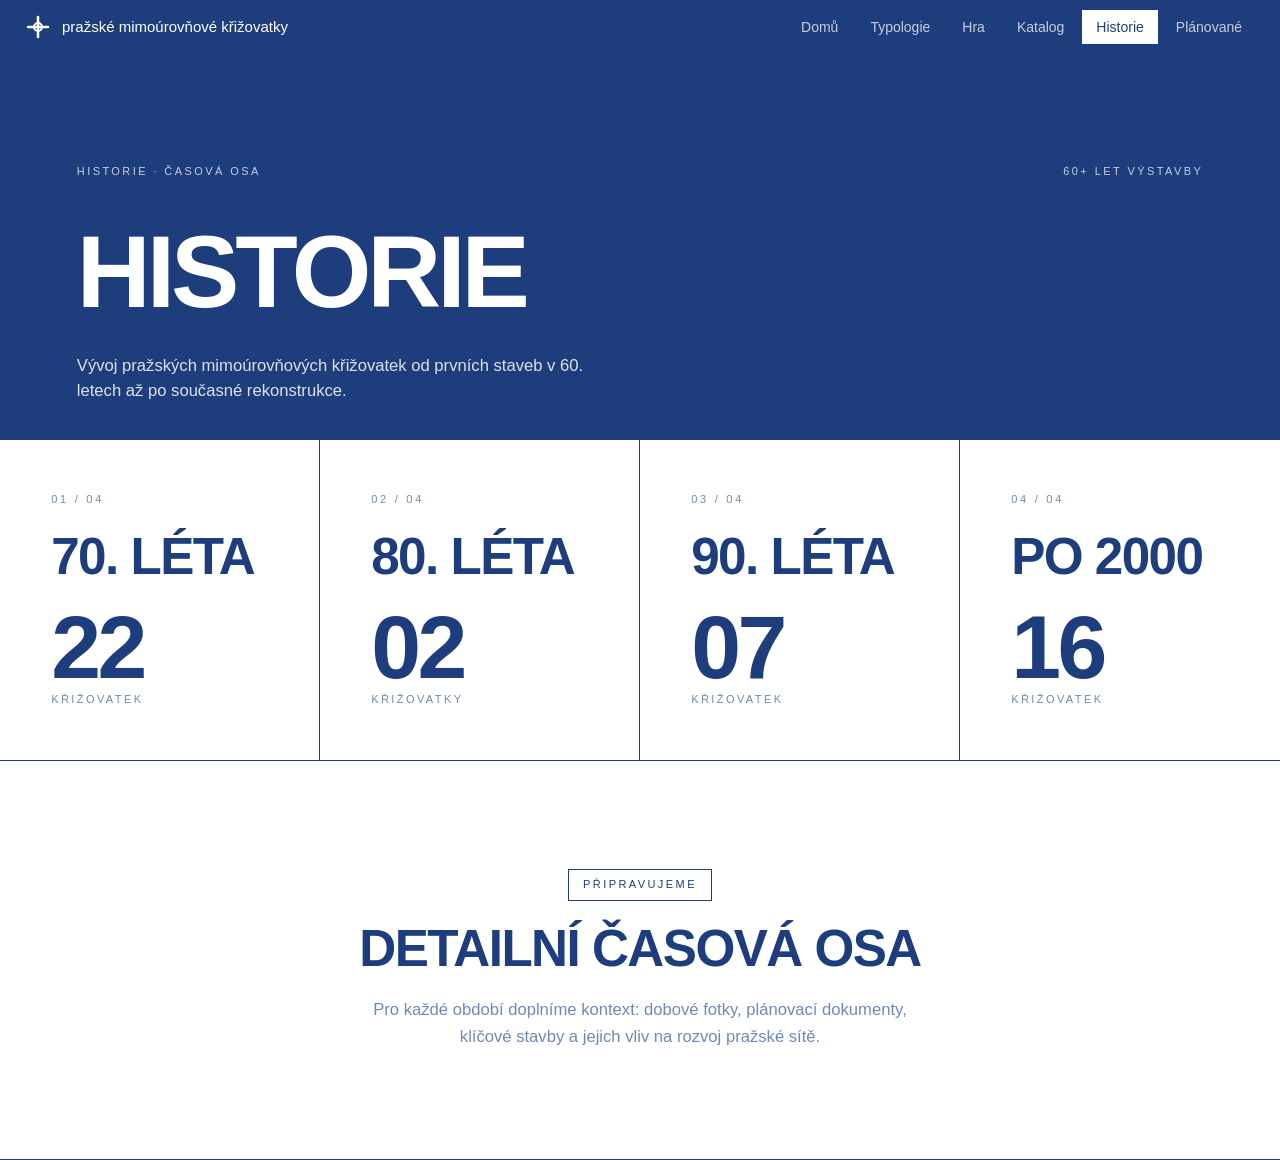
==== web/historie.html @ ed0a4c32 "Prvni verze" ====
<!DOCTYPE html>
<html lang="cs">
<head>
  <meta charset="UTF-8">
  <meta name="viewport" content="width=device-width, initial-scale=1.0">
  <title>Historie · pražské mimoúrovňové křižovatky</title>
  <link rel="stylesheet" href="css/style.css">
  <link rel="icon" type="image/svg+xml" href="favicon.svg">
  <style>
    :root { --blue: #1E3D7C; --blue-light: #6E89B8; --blue-tint: rgba(30,61,124,0.08); }
    body[data-page="historie"] main { padding: 0; max-width: none; }
    body[data-page="historie"] .nav { border-radius: 0; }
    .page-historie * { border-radius: 0 !important; }
    .page-historie { color: var(--blue); }

    .h-hero {
      background: var(--blue); color: white;
      padding: clamp(80px, 12vh, 130px) clamp(24px, 6vw, 80px) clamp(28px, 4vh, 48px);
      display: flex; flex-direction: column; justify-content: space-between;
    }
    .h-hero-top { display: flex; justify-content: space-between; gap: 32px; flex-wrap: wrap; margin-bottom: clamp(24px, 5vh, 56px); }
    .h-hero-meta { font-size: 11px; letter-spacing: 0.22em; text-transform: uppercase; color: rgba(255,255,255,0.75); }
    .h-hero h1 { color: white; font-size: clamp(40px, 8vw, 130px); font-weight: 800; line-height: 0.9; letter-spacing: -0.04em; text-transform: uppercase; margin: 0; }
    .h-hero-bottom { display: flex; justify-content: space-between; align-items: flex-end; gap: 32px; flex-wrap: wrap; margin-top: clamp(20px, 4vh, 40px); }
    .h-hero p { color: rgba(255,255,255,0.85); font-size: clamp(14px, 1.3vw, 17px); max-width: 540px; line-height: 1.5; margin: 0; }

    .timeline-grid {
      display: grid;
      grid-template-columns: repeat(4, 1fr);
      border-bottom: 1px solid var(--blue);
    }
    @media (max-width: 900px) { .timeline-grid { grid-template-columns: repeat(2, 1fr); } }
    @media (max-width: 480px) { .timeline-grid { grid-template-columns: 1fr; } }

    .decade-card {
      padding: clamp(32px, 4vw, 56px);
      border-right: 1px solid var(--blue);
      aspect-ratio: 1;
      display: flex;
      flex-direction: column;
      justify-content: space-between;
      color: var(--blue);
      background: white;
    }
    .decade-card:last-child { border-right: none; }
    @media (max-width: 900px) {
      .decade-card { aspect-ratio: auto; min-height: 40vh; border-right: none; border-bottom: 1px solid var(--blue); }
      .decade-card:nth-child(2n) { border-right: none; }
      .decade-card:nth-child(2n-1) { border-right: 1px solid var(--blue); }
    }
    @media (max-width: 480px) {
      .decade-card { border-right: none !important; }
    }
    .decade-num { font-size: 11px; letter-spacing: 0.25em; text-transform: uppercase; color: var(--blue-light); }
    .decade-label { font-size: clamp(32px, 4vw, 56px); font-weight: 800; letter-spacing: -0.03em; text-transform: uppercase; line-height: 0.95; margin: 0; }
    .decade-count { font-size: clamp(48px, 7vw, 96px); font-weight: 800; line-height: 0.9; color: var(--blue); letter-spacing: -0.04em; }
    .decade-count-label { font-size: 11px; letter-spacing: 0.22em; text-transform: uppercase; color: var(--blue-light); margin-top: 4px; }

    .placeholder-section {
      padding: clamp(80px, 12vh, 160px) clamp(24px, 6vw, 80px);
      text-align: center;
      border-bottom: 1px solid var(--blue);
    }
    .placeholder-section h2 { font-size: clamp(28px, 4vw, 56px); font-weight: 800; letter-spacing: -0.03em; text-transform: uppercase; color: var(--blue); margin: 0 0 24px; line-height: 0.95; }
    .placeholder-section p { font-size: clamp(14px, 1.3vw, 17px); max-width: 540px; margin: 0 auto; line-height: 1.6; color: var(--blue-light); }
    .placeholder-tag {
      display: inline-block;
      padding: 6px 14px;
      border: 1px solid var(--blue);
      color: var(--blue);
      font-size: 11px;
      letter-spacing: 0.22em;
      text-transform: uppercase;
      margin-bottom: 24px;
    }
  </style>
</head>
<body data-page="historie" class="page-historie">

<div id="nav"></div>

<main>
  <section class="h-hero">
    <div class="h-hero-top">
      <div class="h-hero-meta">Historie · časová osa</div>
      <div class="h-hero-meta">60+ let výstavby</div>
    </div>
    <h1>Historie</h1>
    <div class="h-hero-bottom">
      <p>Vývoj pražských mimoúrovňových křižovatek od prvních staveb v 60. letech až po současné rekonstrukce.</p>
    </div>
  </section>

  <div class="timeline-grid">
    <div class="decade-card">
      <div class="decade-num">01 / 04</div>
      <h2 class="decade-label">70. léta</h2>
      <div>
        <div class="decade-count">22</div>
        <div class="decade-count-label">křižovatek</div>
      </div>
    </div>
    <div class="decade-card">
      <div class="decade-num">02 / 04</div>
      <h2 class="decade-label">80. léta</h2>
      <div>
        <div class="decade-count">02</div>
        <div class="decade-count-label">křižovatky</div>
      </div>
    </div>
    <div class="decade-card">
      <div class="decade-num">03 / 04</div>
      <h2 class="decade-label">90. léta</h2>
      <div>
        <div class="decade-count">07</div>
        <div class="decade-count-label">křižovatek</div>
      </div>
    </div>
    <div class="decade-card">
      <div class="decade-num">04 / 04</div>
      <h2 class="decade-label">Po 2000</h2>
      <div>
        <div class="decade-count">16</div>
        <div class="decade-count-label">křižovatek</div>
      </div>
    </div>
  </div>

  <section class="placeholder-section">
    <div class="placeholder-tag">Připravujeme</div>
    <h2>Detailní časová osa</h2>
    <p>Pro každé období doplníme kontext: dobové fotky, plánovací dokumenty, klíčové stavby a jejich vliv na rozvoj pražské sítě.</p>
  </section>
</main>

<script src="js/nav.js"></script>
</body>
</html>
---- web/css/style.css ----
/* ===== Křižovatky mimo úroveň Prahy — global styles ===== */

:root {
  --primary: #1E3D7C;
  --primary-light: #2D5BA8;
  --primary-bg: #F4F7FB;
  --primary-tint: rgba(30, 61, 124, 0.08);

  --text: #1A1A1A;
  --text-muted: #5F6B7A;
  --text-faint: #94A0AE;

  --bg: #FFFFFF;
  --bg-alt: #FAFBFC;
  --border: rgba(30, 61, 124, 0.15);
  --border-strong: rgba(30, 61, 124, 0.30);

  --shadow-sm: 0 1px 2px rgba(30, 61, 124, 0.05);
  --shadow-md: 0 2px 8px rgba(30, 61, 124, 0.08);
  --shadow-lg: 0 4px 24px rgba(30, 61, 124, 0.12);

  --radius-sm: 4px;
  --radius-md: 8px;
  --radius-lg: 12px;

  --font: -apple-system, BlinkMacSystemFont, "Segoe UI", Roboto, "Helvetica Neue", Arial, sans-serif;
}

* { box-sizing: border-box; margin: 0; padding: 0; }

html { scroll-behavior: smooth; }

body {
  font-family: var(--font);
  font-size: 15px;
  line-height: 1.6;
  color: var(--text);
  background: var(--bg);
  -webkit-font-smoothing: antialiased;
}

a { color: var(--primary); text-decoration: none; }
a:hover { text-decoration: underline; }

img { display: block; max-width: 100%; }

button {
  font-family: inherit;
  font-size: inherit;
  cursor: pointer;
  border: none;
  background: none;
}

h1 { font-size: 32px; font-weight: 500; line-height: 1.2; }
h2 { font-size: 22px; font-weight: 500; line-height: 1.3; }
h3 { font-size: 16px; font-weight: 500; }
p  { font-size: 15px; }

/* ===== Navigation ===== */

.nav {
  background: var(--primary);
  border-bottom: 1px solid var(--primary);
  position: sticky;
  top: 0;
  z-index: 100;
  color: white;
}
.nav-inner {
  max-width: 1400px;
  margin: 0 auto;
  padding: 10px 24px;
  display: flex;
  align-items: center;
  justify-content: space-between;
  gap: 24px;
}
.nav-logo {
  display: flex;
  align-items: center;
  gap: 10px;
  color: white;
  font-weight: 500;
  font-size: 15px;
  flex-shrink: 0;
  white-space: nowrap;
}
.nav-logo:hover { text-decoration: none; color: white; }
.nav-logo .logo-mark {
  width: 28px; height: 28px;
  display: flex; align-items: center; justify-content: center;
  color: white;
}
.nav-links {
  display: flex;
  gap: 4px;
  list-style: none;
}
.nav-links a {
  display: inline-block;
  padding: 6px 14px;
  border-radius: var(--radius-md);
  color: rgba(255,255,255,0.75);
  font-size: 14px;
  font-weight: 400;
  transition: all 0.15s;
}
.nav-links a:hover {
  background: rgba(255,255,255,0.12);
  color: white;
  text-decoration: none;
}
.nav-links a.active {
  background: white;
  color: var(--primary);
}

@media (max-width: 800px) {
  .nav-inner { padding: 8px 16px; flex-wrap: wrap; }
  .nav-links { width: 100%; overflow-x: auto; padding-bottom: 4px; }
  .nav-links a { padding: 5px 10px; font-size: 13px; }
}

/* ===== Layout ===== */

main {
  max-width: 1400px;
  margin: 0 auto;
  padding: 32px 24px;
}
main.no-pad { padding: 0; max-width: none; }

.page-header {
  margin-bottom: 32px;
}
.page-header h1 {
  color: var(--primary);
  margin-bottom: 8px;
}
.page-header p {
  color: var(--text-muted);
  font-size: 16px;
  max-width: 700px;
}

/* ===== Buttons ===== */

.btn {
  display: inline-flex;
  align-items: center;
  justify-content: center;
  gap: 8px;
  padding: 12px 24px;
  border-radius: var(--radius-md);
  font-size: 15px;
  font-weight: 500;
  transition: all 0.15s;
  border: 1px solid transparent;
  cursor: pointer;
}
.btn-primary {
  background: var(--primary);
  color: white;
}
.btn-primary:hover {
  background: var(--primary-light);
  text-decoration: none;
  color: white;
}
.btn-secondary {
  background: white;
  color: var(--primary);
  border-color: var(--border-strong);
}
.btn-secondary:hover {
  background: var(--primary-tint);
  text-decoration: none;
}
.btn-lg { padding: 14px 32px; font-size: 16px; }

/* ===== Cards ===== */

.card {
  background: white;
  border: 1px solid var(--border);
  border-radius: var(--radius-md);
  overflow: hidden;
  transition: all 0.15s;
}
.card:hover {
  border-color: var(--border-strong);
  box-shadow: var(--shadow-md);
}
.card-img {
  aspect-ratio: 1;
  background: white;
  display: flex;
  align-items: center;
  justify-content: center;
  border-bottom: 1px solid var(--border);
  overflow: hidden;
}
.card-img img {
  width: 100%; height: 100%;
  object-fit: contain;
  padding: 8%;
}
.card-img.cover img {
  object-fit: cover;
  padding: 0;
}
.card-body { padding: 12px 14px; }
.card-title {
  font-size: 14px;
  font-weight: 500;
  color: var(--text);
  margin-bottom: 4px;
}
.card-subtitle {
  font-size: 12px;
  color: var(--text-muted);
}
.card-meta {
  font-size: 11px;
  color: var(--text-faint);
  text-transform: uppercase;
  letter-spacing: 0.04em;
  margin-top: 6px;
}

/* ===== Grid layouts ===== */

.grid {
  display: grid;
  gap: 16px;
}
.grid-2 { grid-template-columns: repeat(2, 1fr); }
.grid-3 { grid-template-columns: repeat(3, 1fr); }
.grid-4 { grid-template-columns: repeat(4, 1fr); }
.grid-auto { grid-template-columns: repeat(auto-fill, minmax(220px, 1fr)); }

@media (max-width: 800px) {
  .grid-3, .grid-4 { grid-template-columns: repeat(2, 1fr); }
}
@media (max-width: 500px) {
  .grid-4 { grid-template-columns: 1fr; }
}

/* ===== Tags / pills ===== */

.pill {
  display: inline-block;
  padding: 3px 10px;
  border-radius: 999px;
  font-size: 11px;
  font-weight: 500;
  background: var(--primary-tint);
  color: var(--primary);
  white-space: nowrap;
}
.pill.muted {
  background: rgba(0,0,0,0.05);
  color: var(--text-muted);
}

/* ===== Footer ===== */

.footer {
  border-top: 1px solid var(--border);
  margin-top: 64px;
  padding: 32px 24px;
  background: var(--bg-alt);
  color: var(--text-muted);
  font-size: 13px;
}
.footer-inner {
  max-width: 1400px;
  margin: 0 auto;
  display: flex;
  justify-content: space-between;
  align-items: center;
  flex-wrap: wrap;
  gap: 16px;
}

/* ===== Utility ===== */

.center { text-align: center; }
.muted { color: var(--text-muted); }
.faint { color: var(--text-faint); }
.mb-1 { margin-bottom: 8px; }
.mb-2 { margin-bottom: 16px; }
.mb-3 { margin-bottom: 24px; }
.mb-4 { margin-bottom: 32px; }
.mt-2 { margin-top: 16px; }
.mt-3 { margin-top: 24px; }
.flex { display: flex; }
.gap-1 { gap: 8px; }
.gap-2 { gap: 16px; }
.hidden { display: none !important; }
.sr-only {
  position: absolute; width: 1px; height: 1px; padding: 0; margin: -1px;
  overflow: hidden; clip: rect(0,0,0,0); white-space: nowrap; border: 0;
}
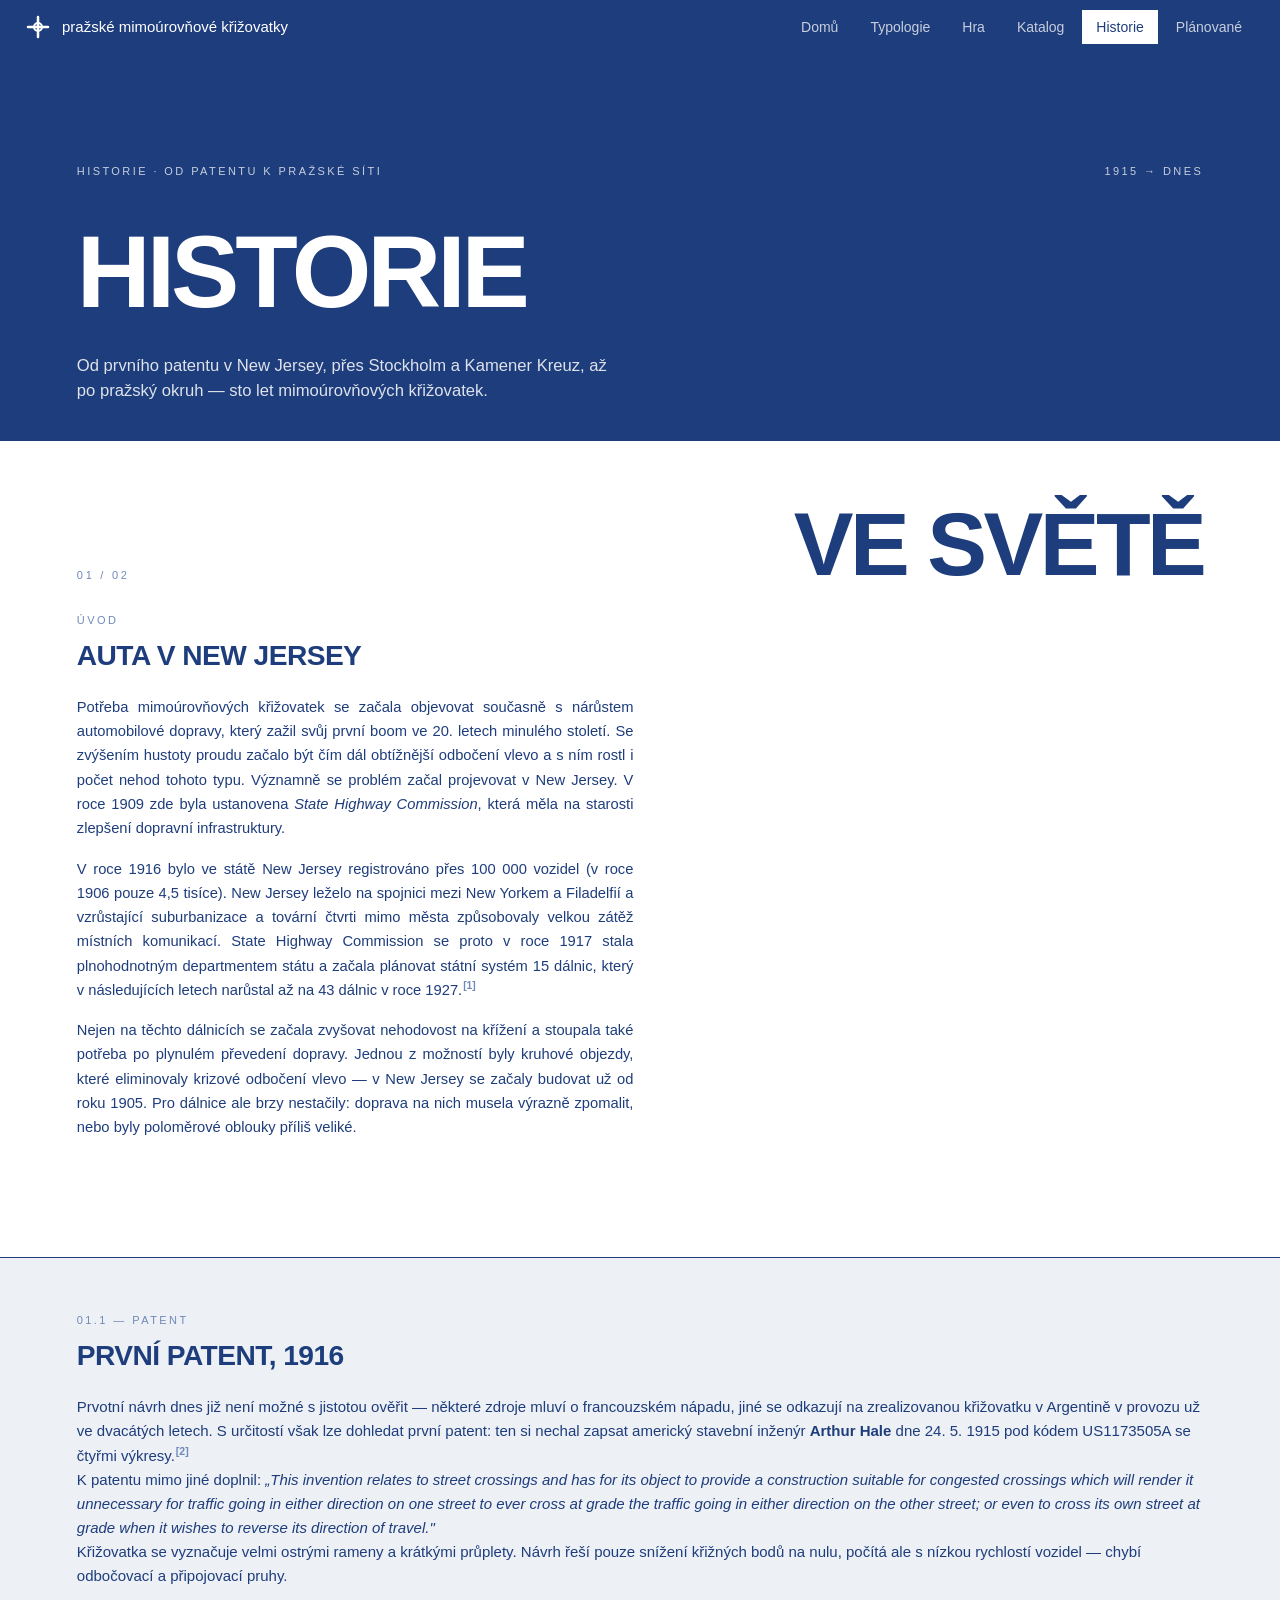
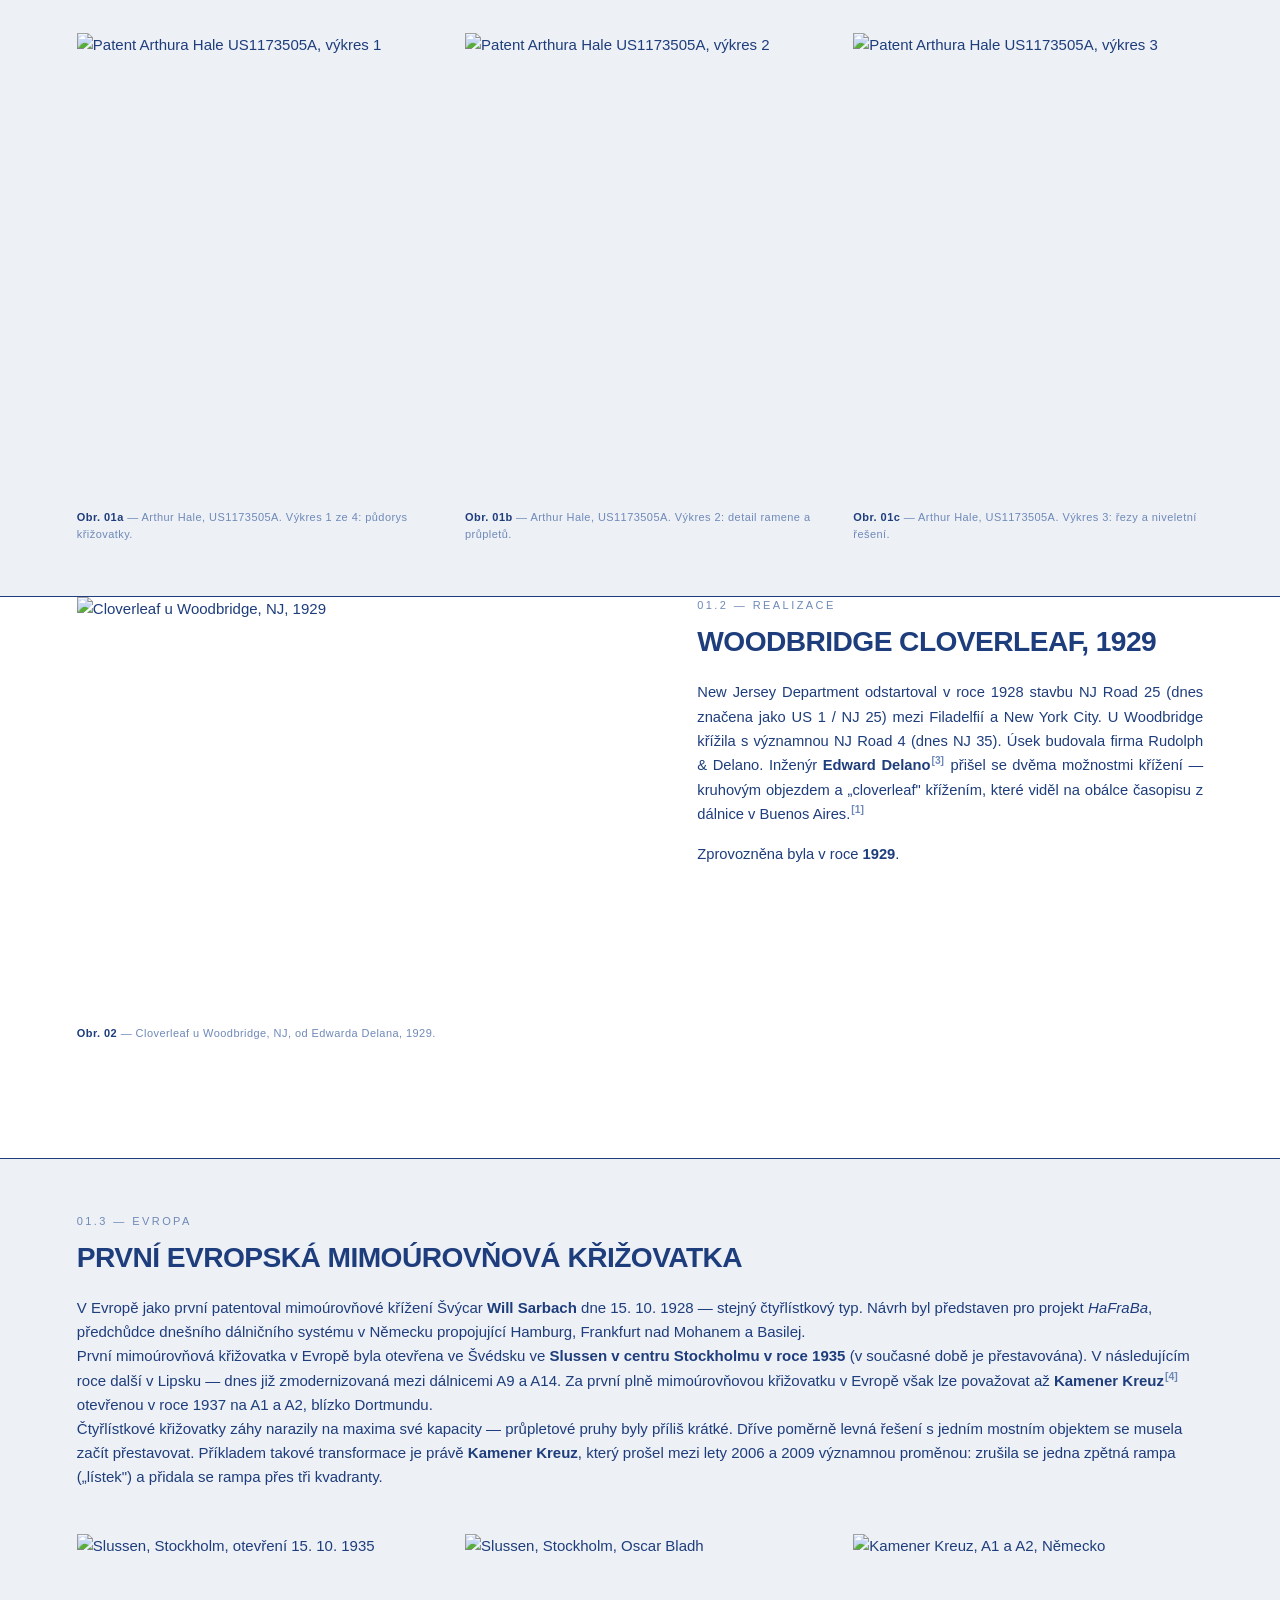
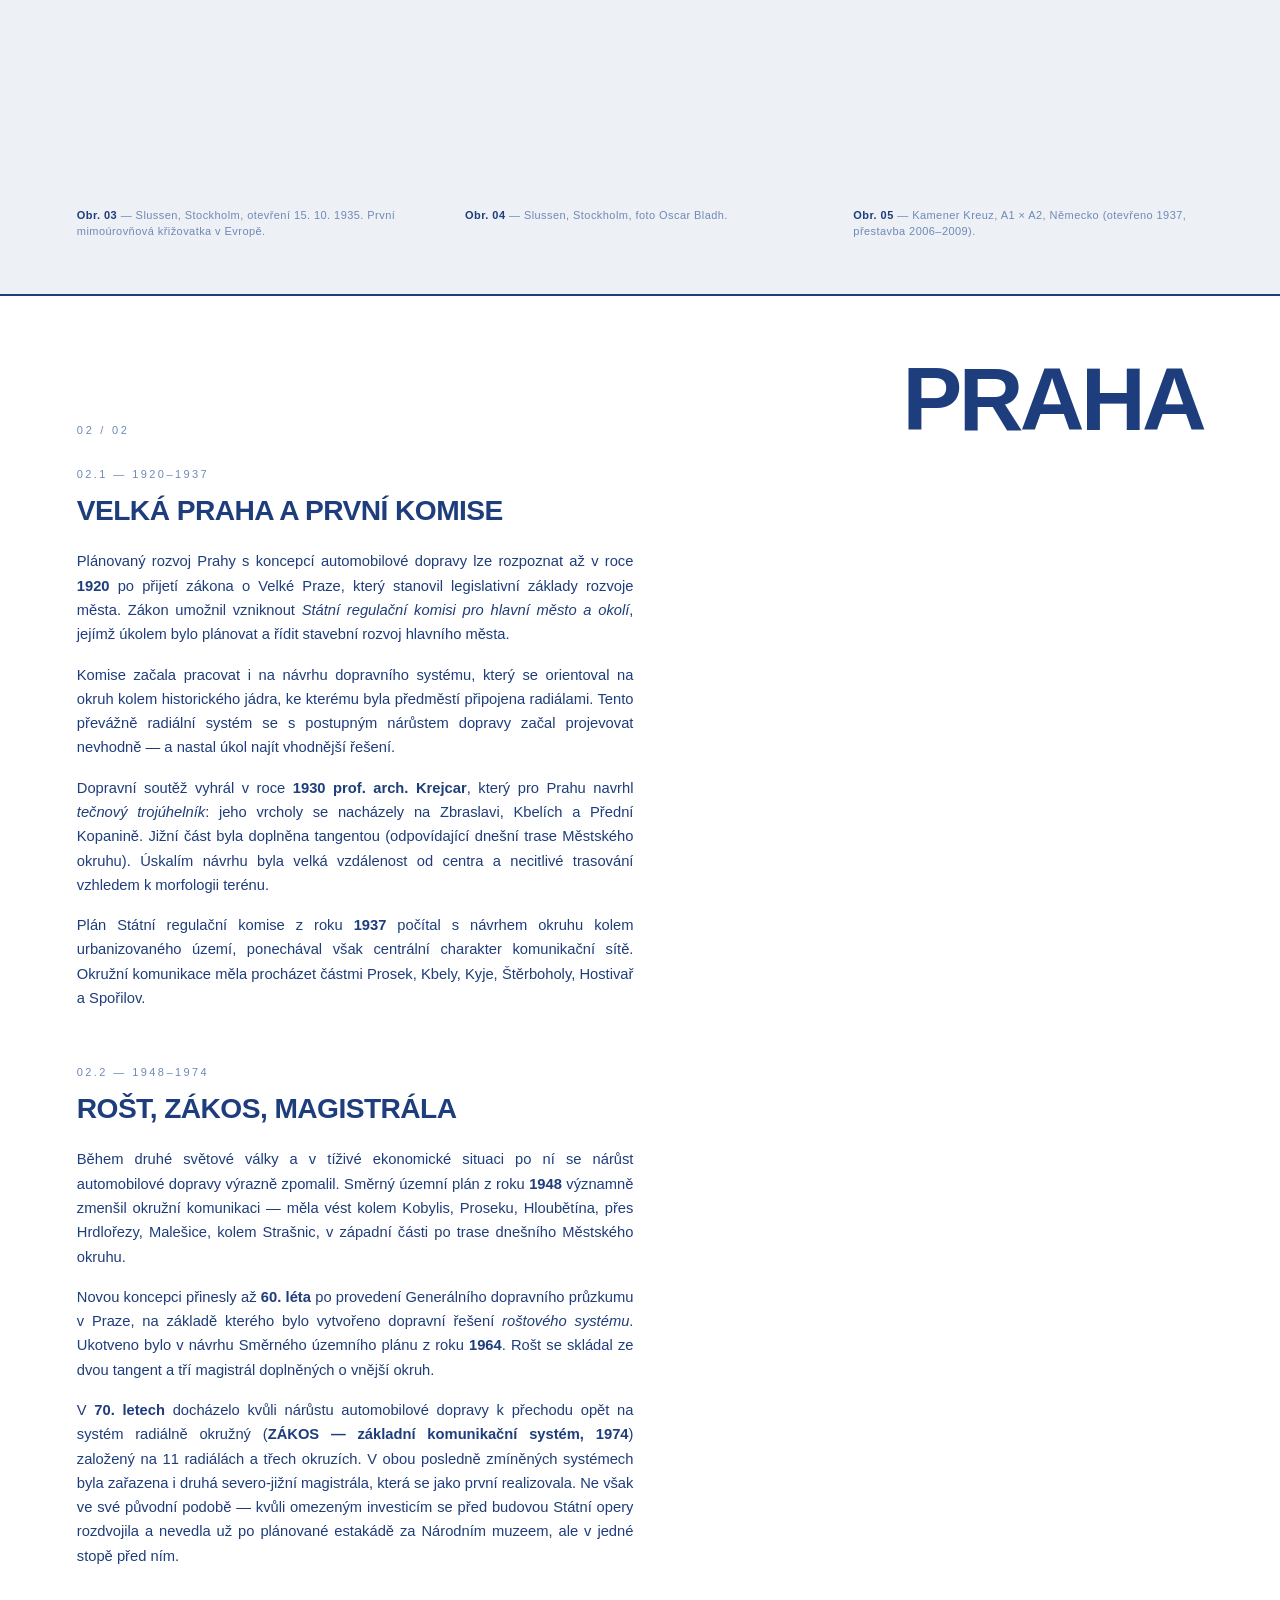
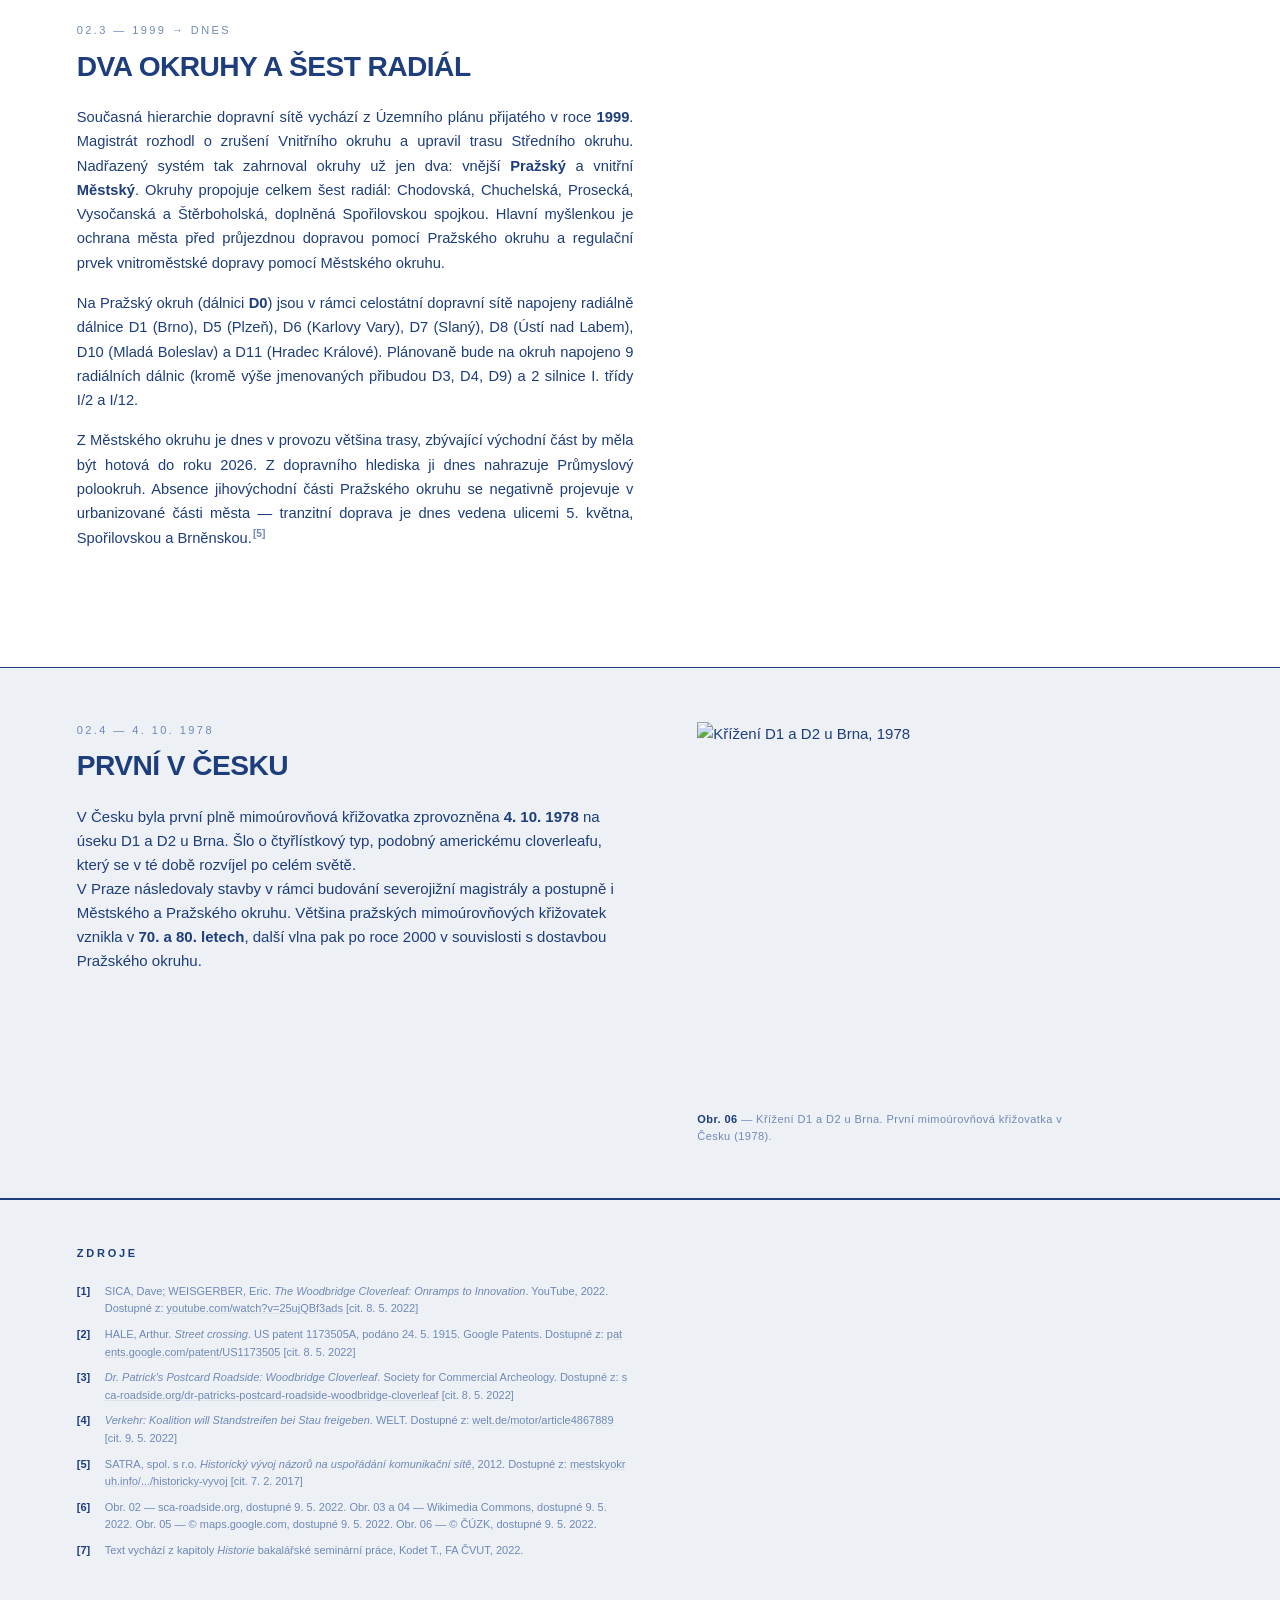
==== commit 81eb64d5: "Update historie.html" ====
--- a/web/historie.html
+++ b/web/historie.html
@@ -13,6 +13,7 @@
     .page-historie * { border-radius: 0 !important; }
     .page-historie { color: var(--blue); }
 
+    /* HERO */
     .h-hero {
       background: var(--blue); color: white;
       padding: clamp(80px, 12vh, 130px) clamp(24px, 6vw, 80px) clamp(28px, 4vh, 48px);
@@ -24,55 +25,154 @@
     .h-hero-bottom { display: flex; justify-content: space-between; align-items: flex-end; gap: 32px; flex-wrap: wrap; margin-top: clamp(20px, 4vh, 40px); }
     .h-hero p { color: rgba(255,255,255,0.85); font-size: clamp(14px, 1.3vw, 17px); max-width: 540px; line-height: 1.5; margin: 0; }
 
-    .timeline-grid {
+    /* CHAPTERS */
+    .chapter-divider {
+      border-top: 1px solid var(--blue);
+      padding: clamp(48px, 7vh, 96px) clamp(24px, 6vw, 80px) clamp(20px, 3vh, 32px);
+      display: flex;
+      justify-content: space-between;
+      align-items: flex-end;
+      gap: 32px;
+      flex-wrap: wrap;
+    }
+    .chapter-num { font-size: 11px; letter-spacing: 0.25em; text-transform: uppercase; color: var(--blue-light); }
+    .chapter-title { font-size: clamp(40px, 7vw, 110px); font-weight: 800; letter-spacing: -0.04em; text-transform: uppercase; line-height: 0.9; margin: 0; color: var(--blue); }
+
+    .article {
+      padding: 0 clamp(24px, 6vw, 80px) clamp(48px, 7vh, 96px);
+      max-width: 1280px;
+    }
+    .article-section { margin-bottom: clamp(40px, 6vh, 72px); }
+    .section-label { font-size: 11px; letter-spacing: 0.22em; text-transform: uppercase; color: var(--blue-light); margin-bottom: 12px; }
+    .section-title { font-size: clamp(22px, 2.2vw, 32px); font-weight: 800; letter-spacing: -0.02em; text-transform: uppercase; line-height: 1.05; margin: 0 0 24px; color: var(--blue); }
+    .article p {
+      font-size: clamp(14px, 1.15vw, 16px);
+      line-height: 1.65;
+      color: var(--blue);
+      max-width: 68ch;
+      margin: 0 0 16px;
+      text-align: justify;
+      hyphens: auto;
+      -webkit-hyphens: auto;
+    }
+    .article p:last-child { margin-bottom: 0; }
+    .ref-sup { font-size: 0.7em; vertical-align: super; color: var(--blue-light); font-weight: 700; padding: 0 1px; }
+
+    /* HIGHLIGHT BLOCK — light blue subsection wrapper */
+    .highlight-block {
+      background: var(--blue-tint);
+      padding: clamp(40px, 6vh, 80px) clamp(24px, 6vw, 80px);
+      margin: 0;
+      border-top: 1px solid var(--blue);
+      border-bottom: 1px solid var(--blue);
+    }
+    .highlight-block + .highlight-block { border-top: none; }
+    .highlight-block .article-section,
+    .highlight-block .article-split {
+      max-width: 1280px;
+      margin-left: auto;
+      margin-right: auto;
+      margin-bottom: 0;
+    }
+    .highlight-block + .article,
+    .article + .highlight-block { margin-top: 0; }
+
+    /* SPLIT — text + image, image right next to text */
+    .article-split {
       display: grid;
-      grid-template-columns: repeat(4, 1fr);
-      border-bottom: 1px solid var(--blue);
-    }
-    @media (max-width: 900px) { .timeline-grid { grid-template-columns: repeat(2, 1fr); } }
-    @media (max-width: 480px) { .timeline-grid { grid-template-columns: 1fr; } }
-
-    .decade-card {
-      padding: clamp(32px, 4vw, 56px);
-      border-right: 1px solid var(--blue);
-      aspect-ratio: 1;
+      grid-template-columns: 1.1fr 1fr;
+      gap: clamp(32px, 5vw, 80px);
+      align-items: start;
+      margin-bottom: clamp(40px, 6vh, 72px);
+    }
+    @media (max-width: 900px) { .article-split { grid-template-columns: 1fr; gap: clamp(20px, 3vh, 32px); } }
+    .article-split.flip > .figure { order: -1; }
+    @media (max-width: 900px) { .article-split.flip > .figure { order: 0; } }
+
+    /* FIGURE — borderless, image hugs text */
+    .figure {
+      margin: 0;
       display: flex;
       flex-direction: column;
-      justify-content: space-between;
+    }
+    .figure-img-wrap {
+      background: transparent;
+      border: none;
+      display: flex;
+      align-items: center;
+      justify-content: center;
+      overflow: hidden;
+      aspect-ratio: 4 / 3;
+    }
+    .figure-img-wrap img { width: 100%; height: 100%; object-fit: contain; display: block; }
+    .figure-img-wrap.cover img { object-fit: cover; }
+    .figure-img-wrap.tall { aspect-ratio: 3 / 4; }
+    .figure-caption {
+      font-size: 11px;
+      letter-spacing: 0.04em;
+      color: var(--blue-light);
+      padding-top: 10px;
+      line-height: 1.5;
+      border-top: none;
+      margin-top: 0;
+      max-width: 60ch;
+    }
+    .figure-caption strong { color: var(--blue); font-weight: 700; }
+
+    /* FIGURE GRID — multiple side by side */
+    .figure-grid {
+      display: grid;
+      grid-template-columns: repeat(3, 1fr);
+      gap: clamp(20px, 3vw, 40px);
+      margin: clamp(32px, 5vh, 56px) 0 0;
+    }
+    @media (max-width: 900px) { .figure-grid { grid-template-columns: 1fr; } }
+    /* Tall variant — for patent drawings (portrait orientation) */
+    .figure-grid-tall .figure-img-wrap { aspect-ratio: 3 / 4; }
+
+    /* SOURCES */
+    .sources {
+      border-top: 1px solid var(--blue);
+      padding: clamp(32px, 5vh, 48px) clamp(24px, 6vw, 80px);
+      background: var(--blue-tint);
+    }
+    .sources h3 {
+      font-size: 11px;
+      letter-spacing: 0.25em;
+      text-transform: uppercase;
       color: var(--blue);
-      background: white;
-    }
-    .decade-card:last-child { border-right: none; }
-    @media (max-width: 900px) {
-      .decade-card { aspect-ratio: auto; min-height: 40vh; border-right: none; border-bottom: 1px solid var(--blue); }
-      .decade-card:nth-child(2n) { border-right: none; }
-      .decade-card:nth-child(2n-1) { border-right: 1px solid var(--blue); }
-    }
-    @media (max-width: 480px) {
-      .decade-card { border-right: none !important; }
-    }
-    .decade-num { font-size: 11px; letter-spacing: 0.25em; text-transform: uppercase; color: var(--blue-light); }
-    .decade-label { font-size: clamp(32px, 4vw, 56px); font-weight: 800; letter-spacing: -0.03em; text-transform: uppercase; line-height: 0.95; margin: 0; }
-    .decade-count { font-size: clamp(48px, 7vw, 96px); font-weight: 800; line-height: 0.9; color: var(--blue); letter-spacing: -0.04em; }
-    .decade-count-label { font-size: 11px; letter-spacing: 0.22em; text-transform: uppercase; color: var(--blue-light); margin-top: 4px; }
-
-    .placeholder-section {
-      padding: clamp(80px, 12vh, 160px) clamp(24px, 6vw, 80px);
-      text-align: center;
-      border-bottom: 1px solid var(--blue);
-    }
-    .placeholder-section h2 { font-size: clamp(28px, 4vw, 56px); font-weight: 800; letter-spacing: -0.03em; text-transform: uppercase; color: var(--blue); margin: 0 0 24px; line-height: 0.95; }
-    .placeholder-section p { font-size: clamp(14px, 1.3vw, 17px); max-width: 540px; margin: 0 auto; line-height: 1.6; color: var(--blue-light); }
-    .placeholder-tag {
-      display: inline-block;
-      padding: 6px 14px;
-      border: 1px solid var(--blue);
+      margin: 0 0 16px;
+      font-weight: 600;
+    }
+    .sources ol {
+      list-style: none;
+      padding: 0;
+      margin: 0;
+      counter-reset: src;
+    }
+    .sources li {
+      font-size: 11px;
+      line-height: 1.6;
+      color: var(--blue-light);
+      padding: 4px 0 4px 28px;
+      position: relative;
+      counter-increment: src;
+      max-width: 90ch;
+    }
+    .sources li::before {
+      content: "[" counter(src) "]";
+      position: absolute;
+      left: 0;
       color: var(--blue);
-      font-size: 11px;
-      letter-spacing: 0.22em;
-      text-transform: uppercase;
-      margin-bottom: 24px;
-    }
+      font-weight: 700;
+    }
+    .sources a {
+      color: var(--blue-light);
+      text-decoration: underline;
+      text-decoration-color: var(--blue-tint);
+      word-break: break-all;
+    }
+    .sources a:hover { color: var(--blue); text-decoration-color: var(--blue); }
   </style>
 </head>
 <body data-page="historie" class="page-historie">
@@ -82,54 +182,178 @@
 <main>
   <section class="h-hero">
     <div class="h-hero-top">
-      <div class="h-hero-meta">Historie · časová osa</div>
-      <div class="h-hero-meta">60+ let výstavby</div>
+      <div class="h-hero-meta">Historie · od patentu k pražské síti</div>
+      <div class="h-hero-meta">1915 → dnes</div>
     </div>
     <h1>Historie</h1>
     <div class="h-hero-bottom">
-      <p>Vývoj pražských mimoúrovňových křižovatek od prvních staveb v 60. letech až po současné rekonstrukce.</p>
+      <p>Od prvního patentu v New Jersey, přes Stockholm a Kamener Kreuz, až po pražský okruh — sto let mimoúrovňových křižovatek.</p>
     </div>
   </section>
 
-  <div class="timeline-grid">
-    <div class="decade-card">
-      <div class="decade-num">01 / 04</div>
-      <h2 class="decade-label">70. léta</h2>
+  <!-- =================== ČÁST 01 — VE SVĚTĚ =================== -->
+  <div class="chapter-divider">
+    <div class="chapter-num">01 / 02</div>
+    <h2 class="chapter-title">Ve světě</h2>
+  </div>
+
+  <!-- Intro -->
+  <div class="article">
+    <div class="article-section">
+      <div class="section-label">Úvod</div>
+      <h3 class="section-title">Auta v New Jersey</h3>
+      <p>Potřeba mimoúrovňových křižovatek se začala objevovat současně s nárůstem automobilové dopravy, který zažil svůj první boom ve 20. letech minulého století. Se zvýšením hustoty proudu začalo být čím dál obtížnější odbočení vlevo a s ním rostl i počet nehod tohoto typu. Významně se problém začal projevovat v New Jersey. V roce 1909 zde byla ustanovena <em>State Highway Commission</em>, která měla na starosti zlepšení dopravní infrastruktury.</p>
+      <p>V roce 1916 bylo ve státě New Jersey registrováno přes 100 000 vozidel (v roce 1906 pouze 4,5 tisíce). New Jersey leželo na spojnici mezi New Yorkem a Filadelfií a vzrůstající suburbanizace a tovární čtvrti mimo města způsobovaly velkou zátěž místních komunikací. State Highway Commission se proto v roce 1917 stala plnohodnotným departmentem státu a začala plánovat státní systém 15 dálnic, který v následujících letech narůstal až na 43 dálnic v roce 1927.<span class="ref-sup">[1]</span></p>
+      <p>Nejen na těchto dálnicích se začala zvyšovat nehodovost na křížení a stoupala také potřeba po plynulém převedení dopravy. Jednou z možností byly kruhové objezdy, které eliminovaly krizové odbočení vlevo — v New Jersey se začaly budovat už od roku 1905. Pro dálnice ale brzy nestačily: doprava na nich musela výrazně zpomalit, nebo byly poloměrové oblouky příliš veliké.</p>
+    </div>
+  </div>
+
+  <!-- BLUE BLOCK: 01.1 Patent + 3 sheets -->
+  <div class="highlight-block">
+    <div class="article-section">
+      <div class="section-label">01.1 — Patent</div>
+      <h3 class="section-title">První patent, 1916</h3>
+      <p>Prvotní návrh dnes již není možné s jistotou ověřit — některé zdroje mluví o francouzském nápadu, jiné se odkazují na zrealizovanou křižovatku v Argentině v provozu už ve dvacátých letech. S určitostí však lze dohledat první patent: ten si nechal zapsat americký stavební inženýr <strong>Arthur Hale</strong> dne 24. 5. 1915 pod kódem US1173505A se čtyřmi výkresy.<span class="ref-sup">[2]</span></p>
+      <p>K patentu mimo jiné doplnil: <em>„This invention relates to street crossings and has for its object to provide a construction suitable for congested crossings which will render it unnecessary for traffic going in either direction on one street to ever cross at grade the traffic going in either direction on the other street; or even to cross its own street at grade when it wishes to reverse its direction of travel."</em></p>
+      <p>Křižovatka se vyznačuje velmi ostrými rameny a krátkými průplety. Návrh řeší pouze snížení křižných bodů na nulu, počítá ale s nízkou rychlostí vozidel — chybí odbočovací a připojovací pruhy.</p>
+    </div>
+
+    <div class="figure-grid figure-grid-tall">
+      <figure class="figure">
+        <div class="figure-img-wrap tall">
+          <img src="img/historie/01-hale-patent-1916_1.jpg" alt="Patent Arthura Hale US1173505A, výkres 1">
+        </div>
+        <figcaption class="figure-caption"><strong>Obr. 01a</strong> — Arthur Hale, US1173505A. Výkres 1 ze 4: půdorys křižovatky.</figcaption>
+      </figure>
+      <figure class="figure">
+        <div class="figure-img-wrap tall">
+          <img src="img/historie/01-hale-patent-1916_2.jpg" alt="Patent Arthura Hale US1173505A, výkres 2">
+        </div>
+        <figcaption class="figure-caption"><strong>Obr. 01b</strong> — Arthur Hale, US1173505A. Výkres 2: detail ramene a průpletů.</figcaption>
+      </figure>
+      <figure class="figure">
+        <div class="figure-img-wrap tall">
+          <img src="img/historie/01-hale-patent-1916_3.jpg" alt="Patent Arthura Hale US1173505A, výkres 3">
+        </div>
+        <figcaption class="figure-caption"><strong>Obr. 01c</strong> — Arthur Hale, US1173505A. Výkres 3: řezy a niveletní řešení.</figcaption>
+      </figure>
+    </div>
+  </div>
+
+  <!-- WHITE: 01.2 Cloverleaf -->
+  <div class="article">
+    <div class="article-split flip">
       <div>
-        <div class="decade-count">22</div>
-        <div class="decade-count-label">křižovatek</div>
+        <div class="section-label">01.2 — Realizace</div>
+        <h3 class="section-title">Woodbridge Cloverleaf, 1929</h3>
+        <p>New Jersey Department odstartoval v roce 1928 stavbu NJ Road 25 (dnes značena jako US 1 / NJ 25) mezi Filadelfií a New York City. U Woodbridge křížila s významnou NJ Road 4 (dnes NJ 35). Úsek budovala firma Rudolph &amp; Delano. Inženýr <strong>Edward Delano</strong><span class="ref-sup">[3]</span> přišel se dvěma možnostmi křížení — kruhovým objezdem a „cloverleaf" křížením, které viděl na obálce časopisu z dálnice v Buenos Aires.<span class="ref-sup">[1]</span></p>
+        <p>Zprovozněna byla v roce <strong>1929</strong>.</p>
       </div>
-    </div>
-    <div class="decade-card">
-      <div class="decade-num">02 / 04</div>
-      <h2 class="decade-label">80. léta</h2>
+      <figure class="figure">
+        <div class="figure-img-wrap cover">
+          <img src="img/historie/02-cloverleaf-woodbridge-1929.jpg" alt="Cloverleaf u Woodbridge, NJ, 1929">
+        </div>
+        <figcaption class="figure-caption"><strong>Obr. 02</strong> — Cloverleaf u Woodbridge, NJ, od Edwarda Delana, 1929.</figcaption>
+      </figure>
+    </div>
+  </div>
+
+  <!-- BLUE BLOCK: 01.3 Evropa + 3 fotky -->
+  <div class="highlight-block">
+    <div class="article-section">
+      <div class="section-label">01.3 — Evropa</div>
+      <h3 class="section-title">První evropská mimoúrovňová křižovatka</h3>
+      <p>V Evropě jako první patentoval mimoúrovňové křížení Švýcar <strong>Will Sarbach</strong> dne 15. 10. 1928 — stejný čtyřlístkový typ. Návrh byl představen pro projekt <em>HaFraBa</em>, předchůdce dnešního dálničního systému v Německu propojující Hamburg, Frankfurt nad Mohanem a Basilej.</p>
+      <p>První mimoúrovňová křižovatka v Evropě byla otevřena ve Švédsku ve <strong>Slussen v centru Stockholmu v roce 1935</strong> (v současné době je přestavována). V následujícím roce další v Lipsku — dnes již zmodernizovaná mezi dálnicemi A9 a A14. Za první plně mimoúrovňovou křižovatku v Evropě však lze považovat až <strong>Kamener Kreuz</strong><span class="ref-sup">[4]</span> otevřenou v roce 1937 na A1 a A2, blízko Dortmundu.</p>
+      <p>Čtyřlístkové křižovatky záhy narazily na maxima své kapacity — průpletové pruhy byly příliš krátké. Dříve poměrně levná řešení s jedním mostním objektem se musela začít přestavovat. Příkladem takové transformace je právě <strong>Kamener Kreuz</strong>, který prošel mezi lety 2006 a 2009 významnou proměnou: zrušila se jedna zpětná rampa („lístek") a přidala se rampa přes tři kvadranty.</p>
+    </div>
+
+    <div class="figure-grid">
+      <figure class="figure">
+        <div class="figure-img-wrap cover">
+          <img src="img/historie/03-slussen-stockholm-1935.jpg" alt="Slussen, Stockholm, otevření 15. 10. 1935">
+        </div>
+        <figcaption class="figure-caption"><strong>Obr. 03</strong> — Slussen, Stockholm, otevření 15. 10. 1935. První mimoúrovňová křižovatka v Evropě.</figcaption>
+      </figure>
+      <figure class="figure">
+        <div class="figure-img-wrap cover">
+          <img src="img/historie/04-stockholm-bladh.jpg" alt="Slussen, Stockholm, Oscar Bladh">
+        </div>
+        <figcaption class="figure-caption"><strong>Obr. 04</strong> — Slussen, Stockholm, foto Oscar Bladh.</figcaption>
+      </figure>
+      <figure class="figure">
+        <div class="figure-img-wrap cover">
+          <img src="img/historie/05-kamener-kreuz.jpg" alt="Kamener Kreuz, A1 a A2, Německo">
+        </div>
+        <figcaption class="figure-caption"><strong>Obr. 05</strong> — Kamener Kreuz, A1 × A2, Německo (otevřeno 1937, přestavba 2006–2009).</figcaption>
+      </figure>
+    </div>
+  </div>
+
+  <!-- =================== ČÁST 02 — PRAHA =================== -->
+  <div class="chapter-divider">
+    <div class="chapter-num">02 / 02</div>
+    <h2 class="chapter-title">Praha</h2>
+  </div>
+
+  <!-- WHITE: 02.1, 02.2, 02.3 -->
+  <div class="article">
+    <div class="article-section">
+      <div class="section-label">02.1 — 1920–1937</div>
+      <h3 class="section-title">Velká Praha a první komise</h3>
+      <p>Plánovaný rozvoj Prahy s koncepcí automobilové dopravy lze rozpoznat až v roce <strong>1920</strong> po přijetí zákona o Velké Praze, který stanovil legislativní základy rozvoje města. Zákon umožnil vzniknout <em>Státní regulační komisi pro hlavní město a okolí</em>, jejímž úkolem bylo plánovat a řídit stavební rozvoj hlavního města.</p>
+      <p>Komise začala pracovat i na návrhu dopravního systému, který se orientoval na okruh kolem historického jádra, ke kterému byla předměstí připojena radiálami. Tento převážně radiální systém se s postupným nárůstem dopravy začal projevovat nevhodně — a nastal úkol najít vhodnější řešení.</p>
+      <p>Dopravní soutěž vyhrál v roce <strong>1930 prof. arch. Krejcar</strong>, který pro Prahu navrhl <em>tečnový trojúhelník</em>: jeho vrcholy se nacházely na Zbraslavi, Kbelích a Přední Kopanině. Jižní část byla doplněna tangentou (odpovídající dnešní trase Městského okruhu). Úskalím návrhu byla velká vzdálenost od centra a necitlivé trasování vzhledem k morfologii terénu.</p>
+      <p>Plán Státní regulační komise z roku <strong>1937</strong> počítal s návrhem okruhu kolem urbanizovaného území, ponechával však centrální charakter komunikační sítě. Okružní komunikace měla procházet částmi Prosek, Kbely, Kyje, Štěrboholy, Hostivař a Spořilov.</p>
+    </div>
+
+    <div class="article-section">
+      <div class="section-label">02.2 — 1948–1974</div>
+      <h3 class="section-title">Rošt, ZÁKOS, magistrála</h3>
+      <p>Během druhé světové války a v tíživé ekonomické situaci po ní se nárůst automobilové dopravy výrazně zpomalil. Směrný územní plán z roku <strong>1948</strong> významně zmenšil okružní komunikaci — měla vést kolem Kobylis, Proseku, Hloubětína, přes Hrdlořezy, Malešice, kolem Strašnic, v západní části po trase dnešního Městského okruhu.</p>
+      <p>Novou koncepci přinesly až <strong>60. léta</strong> po provedení Generálního dopravního průzkumu v Praze, na základě kterého bylo vytvořeno dopravní řešení <em>roštového systému</em>. Ukotveno bylo v návrhu Směrného územního plánu z roku <strong>1964</strong>. Rošt se skládal ze dvou tangent a tří magistrál doplněných o vnější okruh.</p>
+      <p>V <strong>70. letech</strong> docházelo kvůli nárůstu automobilové dopravy k přechodu opět na systém radiálně okružný (<strong>ZÁKOS — základní komunikační systém, 1974</strong>) založený na 11 radiálách a třech okruzích. V obou posledně zmíněných systémech byla zařazena i druhá severo-jižní magistrála, která se jako první realizovala. Ne však ve své původní podobě — kvůli omezeným investicím se před budovou Státní opery rozdvojila a nevedla už po plánované estakádě za Národním muzeem, ale v jedné stopě před ním.</p>
+    </div>
+
+    <div class="article-section">
+      <div class="section-label">02.3 — 1999 → dnes</div>
+      <h3 class="section-title">Dva okruhy a šest radiál</h3>
+      <p>Současná hierarchie dopravní sítě vychází z Územního plánu přijatého v roce <strong>1999</strong>. Magistrát rozhodl o zrušení Vnitřního okruhu a upravil trasu Středního okruhu. Nadřazený systém tak zahrnoval okruhy už jen dva: vnější <strong>Pražský</strong> a vnitřní <strong>Městský</strong>. Okruhy propojuje celkem šest radiál: Chodovská, Chuchelská, Prosecká, Vysočanská a Štěrboholská, doplněná Spořilovskou spojkou. Hlavní myšlenkou je ochrana města před průjezdnou dopravou pomocí Pražského okruhu a regulační prvek vnitroměstské dopravy pomocí Městského okruhu.</p>
+      <p>Na Pražský okruh (dálnici <strong>D0</strong>) jsou v rámci celostátní dopravní sítě napojeny radiálně dálnice D1 (Brno), D5 (Plzeň), D6 (Karlovy Vary), D7 (Slaný), D8 (Ústí nad Labem), D10 (Mladá Boleslav) a D11 (Hradec Králové). Plánovaně bude na okruh napojeno 9 radiálních dálnic (kromě výše jmenovaných přibudou D3, D4, D9) a 2 silnice I. třídy I/2 a I/12.</p>
+      <p>Z Městského okruhu je dnes v provozu většina trasy, zbývající východní část by měla být hotová do roku 2026. Z dopravního hlediska ji dnes nahrazuje Průmyslový polookruh. Absence jihovýchodní části Pražského okruhu se negativně projevuje v urbanizované části města — tranzitní doprava je dnes vedena ulicemi 5. května, Spořilovskou a Brněnskou.<span class="ref-sup">[5]</span></p>
+    </div>
+  </div>
+
+  <!-- BLUE BLOCK: 02.4 První v ČR -->
+  <div class="highlight-block">
+    <div class="article-split">
       <div>
-        <div class="decade-count">02</div>
-        <div class="decade-count-label">křižovatky</div>
+        <div class="section-label">02.4 — 4. 10. 1978</div>
+        <h3 class="section-title">První v Česku</h3>
+        <p>V Česku byla první plně mimoúrovňová křižovatka zprovozněna <strong>4. 10. 1978</strong> na úseku D1 a D2 u Brna. Šlo o čtyřlístkový typ, podobný americkému cloverleafu, který se v té době rozvíjel po celém světě.</p>
+        <p>V Praze následovaly stavby v rámci budování severojižní magistrály a postupně i Městského a Pražského okruhu. Většina pražských mimoúrovňových křižovatek vznikla v <strong>70. a 80. letech</strong>, další vlna pak po roce 2000 v souvislosti s dostavbou Pražského okruhu.</p>
       </div>
-    </div>
-    <div class="decade-card">
-      <div class="decade-num">03 / 04</div>
-      <h2 class="decade-label">90. léta</h2>
-      <div>
-        <div class="decade-count">07</div>
-        <div class="decade-count-label">křižovatek</div>
-      </div>
-    </div>
-    <div class="decade-card">
-      <div class="decade-num">04 / 04</div>
-      <h2 class="decade-label">Po 2000</h2>
-      <div>
-        <div class="decade-count">16</div>
-        <div class="decade-count-label">křižovatek</div>
-      </div>
-    </div>
-  </div>
-
-  <section class="placeholder-section">
-    <div class="placeholder-tag">Připravujeme</div>
-    <h2>Detailní časová osa</h2>
-    <p>Pro každé období doplníme kontext: dobové fotky, plánovací dokumenty, klíčové stavby a jejich vliv na rozvoj pražské sítě.</p>
+      <figure class="figure">
+        <div class="figure-img-wrap cover">
+          <img src="img/historie/06-d1-d2-brno-1978.jpg" alt="Křížení D1 a D2 u Brna, 1978">
+        </div>
+        <figcaption class="figure-caption"><strong>Obr. 06</strong> — Křížení D1 a D2 u Brna. První mimoúrovňová křižovatka v Česku (1978).</figcaption>
+      </figure>
+    </div>
+  </div>
+
+  <!-- =================== ZDROJE =================== -->
+  <section class="sources">
+    <h3>Zdroje</h3>
+    <ol>
+      <li>SICA, Dave; WEISGERBER, Eric. <em>The Woodbridge Cloverleaf: Onramps to Innovation</em>. YouTube, 2022. Dostupné z: <a href="https://www.youtube.com/watch?v=25ujQBf3ads" target="_blank" rel="noopener">youtube.com/watch?v=25ujQBf3ads</a> [cit. 8. 5. 2022]</li>
+      <li>HALE, Arthur. <em>Street crossing</em>. US patent 1173505A, podáno 24. 5. 1915. Google Patents. Dostupné z: <a href="https://patents.google.com/patent/US1173505" target="_blank" rel="noopener">patents.google.com/patent/US1173505</a> [cit. 8. 5. 2022]</li>
+      <li><em>Dr. Patrick's Postcard Roadside: Woodbridge Cloverleaf</em>. Society for Commercial Archeology. Dostupné z: <a href="https://sca-roadside.org/dr-patricks-postcard-roadside-woodbridge-cloverleaf/" target="_blank" rel="noopener">sca-roadside.org/dr-patricks-postcard-roadside-woodbridge-cloverleaf</a> [cit. 8. 5. 2022]</li>
+      <li><em>Verkehr: Koalition will Standstreifen bei Stau freigeben</em>. WELT. Dostupné z: <a href="https://www.welt.de/motor/article4867889/Koalition-will-Standstreifen-bei-Stau-freigeben.html" target="_blank" rel="noopener">welt.de/motor/article4867889</a> [cit. 9. 5. 2022]</li>
+      <li>SATRA, spol. s r.o. <em>Historický vývoj názorů na uspořádání komunikační sítě</em>, 2012. Dostupné z: <a href="http://mestskyokruh.info/system-nadrazene-site-komunikaci/historie-nadrazene-komunikacni-site/historicky-vyvoj/" target="_blank" rel="noopener">mestskyokruh.info/.../historicky-vyvoj</a> [cit. 7. 2. 2017]</li>
+      <li>Obr. 02 — sca-roadside.org, dostupné 9. 5. 2022. Obr. 03 a 04 — Wikimedia Commons, dostupné 9. 5. 2022. Obr. 05 — © maps.google.com, dostupné 9. 5. 2022. Obr. 06 — © ČÚZK, dostupné 9. 5. 2022.</li>
+      <li>Text vychází z kapitoly <em>Historie</em> bakalářské seminární práce, Kodet T., FA ČVUT, 2022.</li>
+    </ol>
   </section>
 </main>
 
